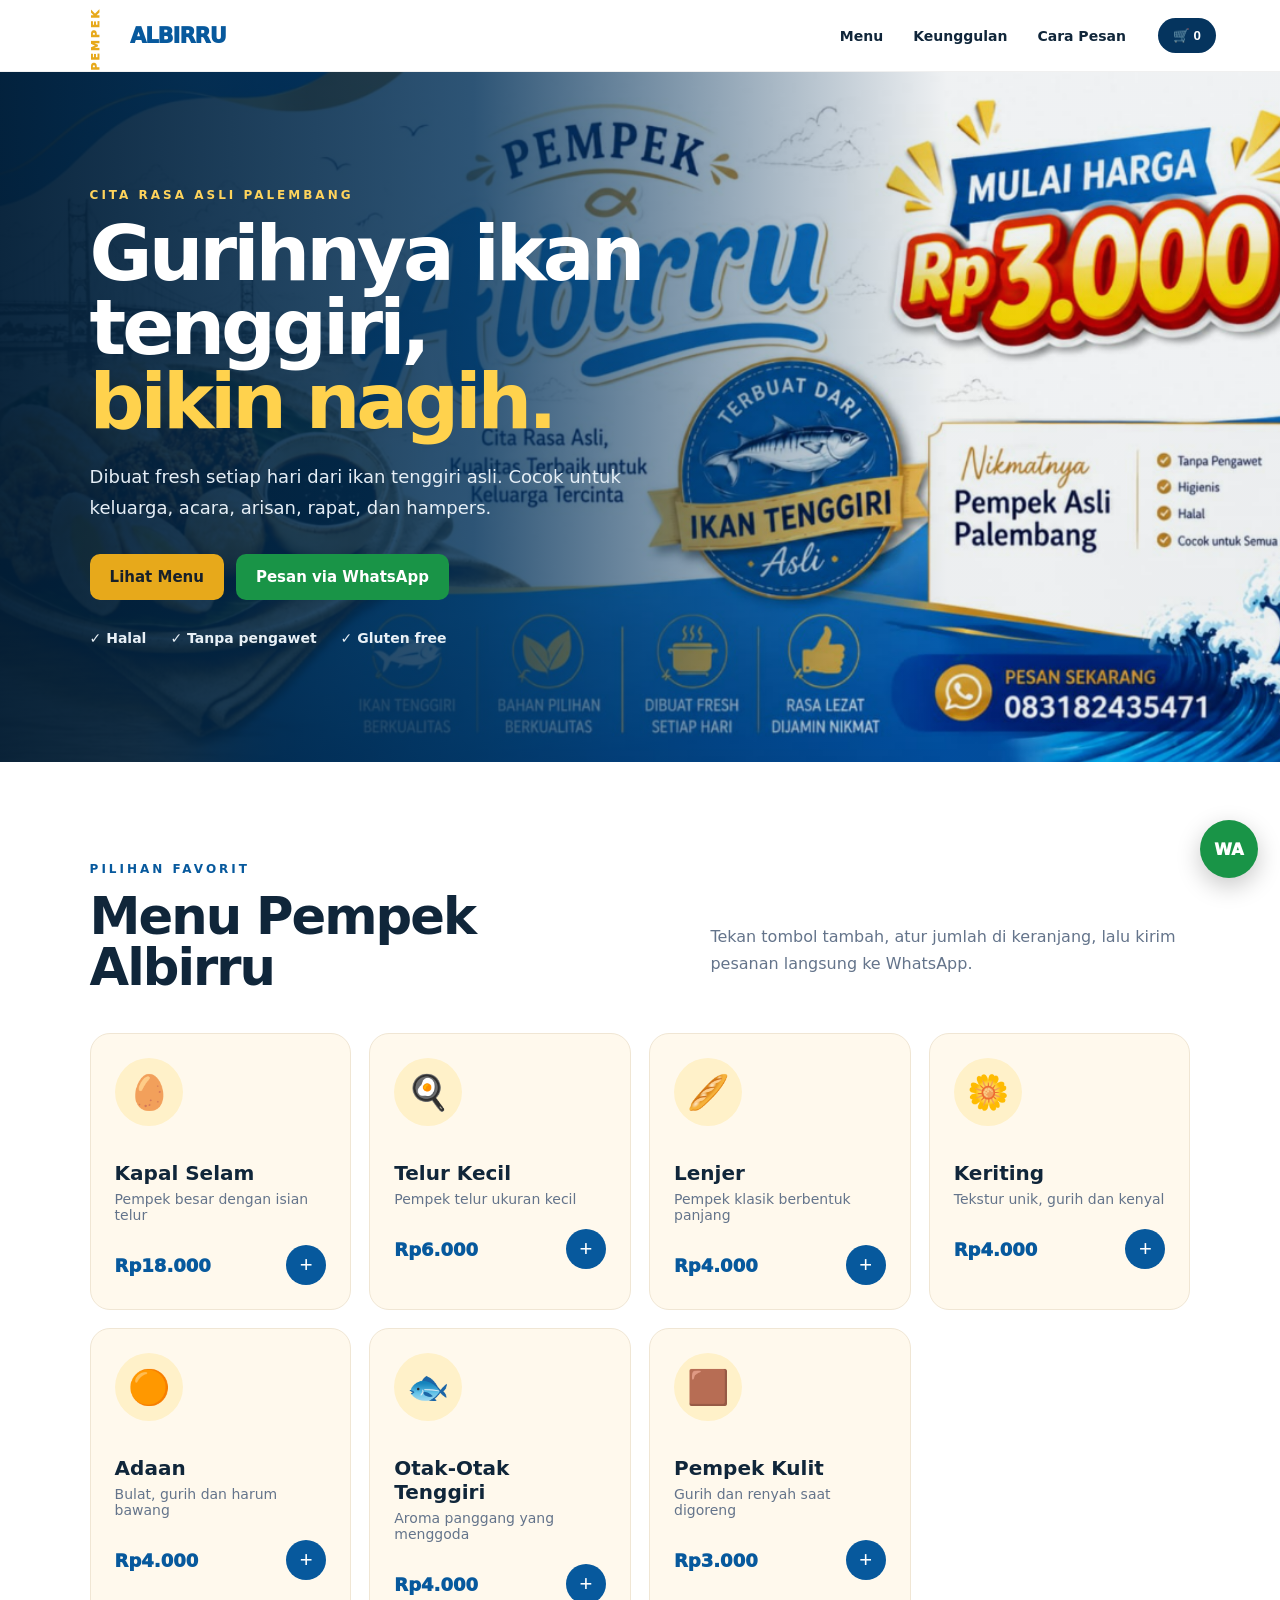
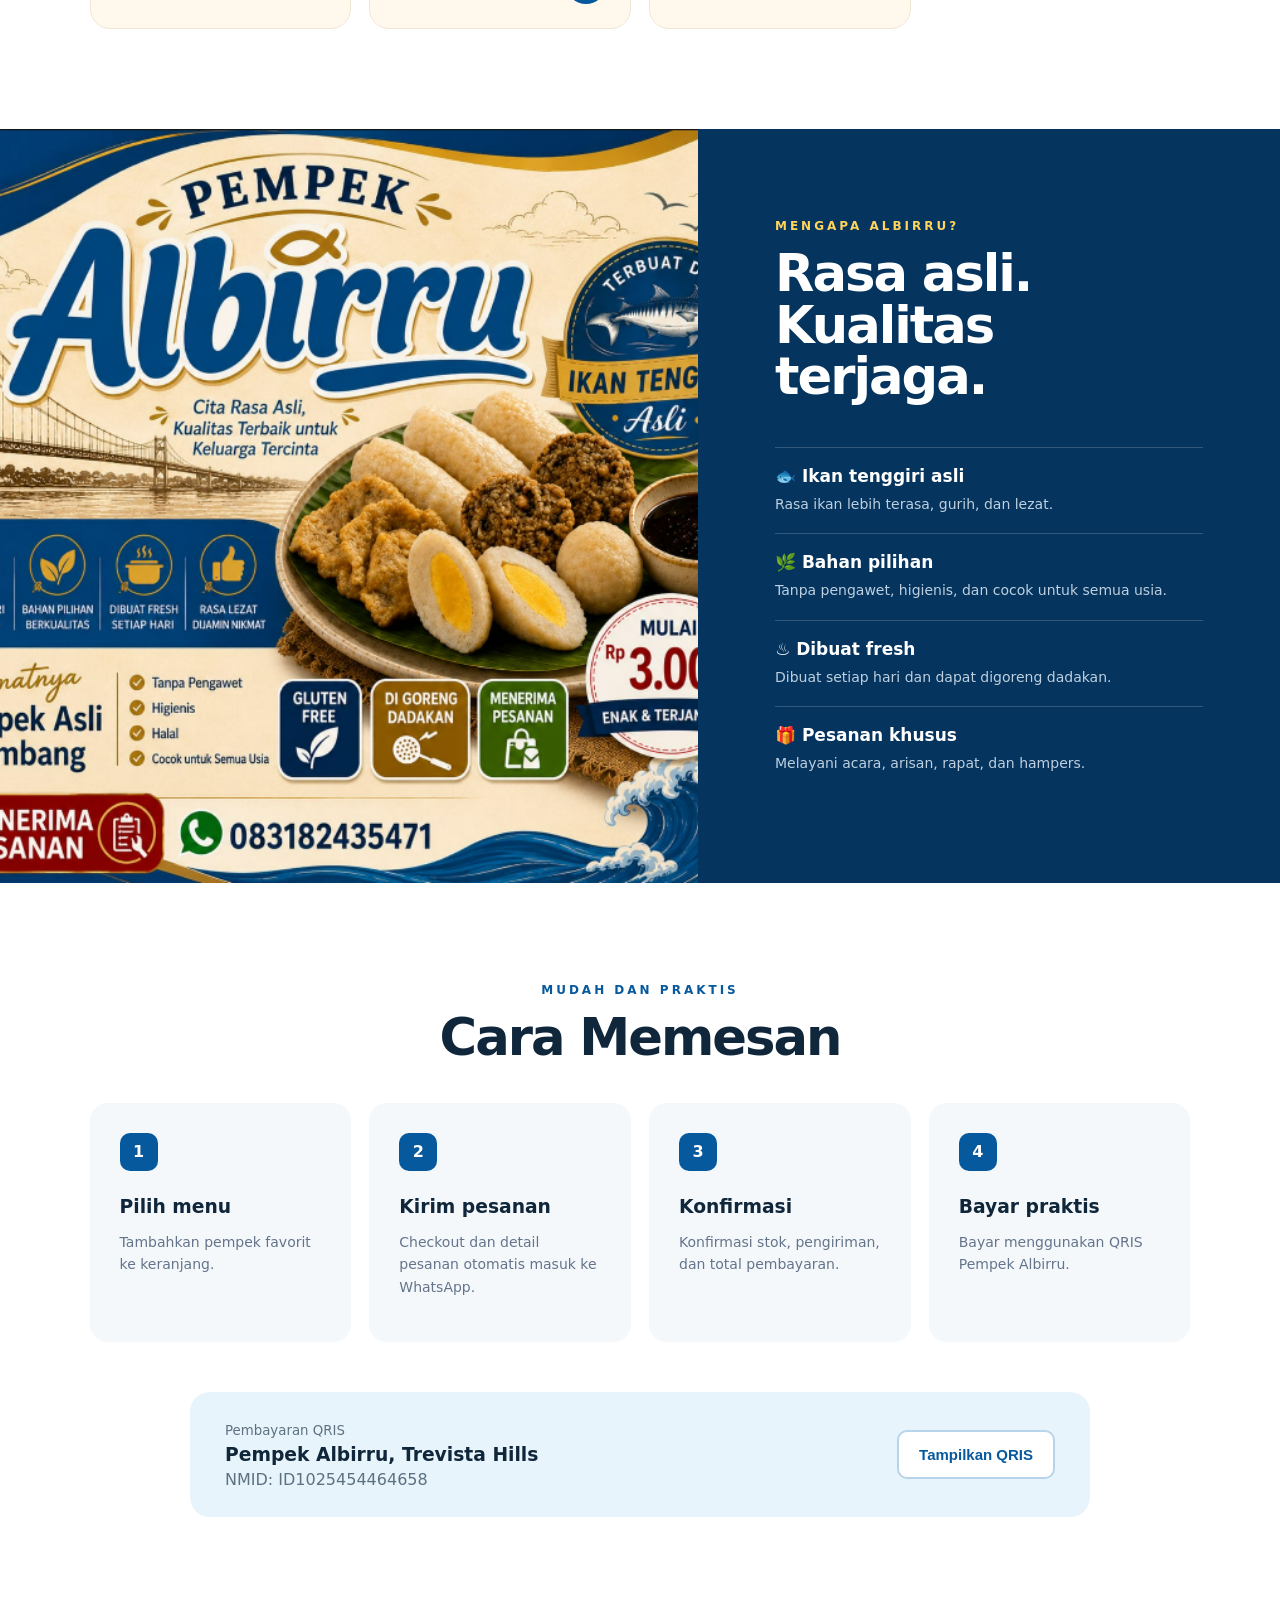
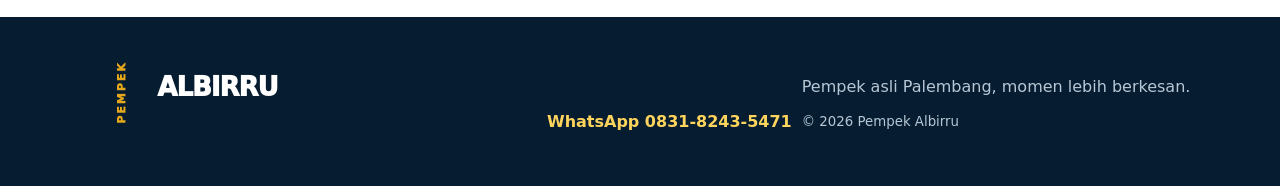
==== index.html @ 2ea81739 "Add files via upload" ====
<!doctype html>
<html lang="id">
<head>
  <meta charset="utf-8">
  <meta name="viewport" content="width=device-width,initial-scale=1">
  <meta name="theme-color" content="#064d8d">
  <meta name="description" content="Pempek Albirru — pempek asli Palembang dari ikan tenggiri asli, dibuat fresh setiap hari.">
  <title>Pempek Albirru — Asli Palembang</title>
  <link rel="stylesheet" href="styles.css">
</head>
<body>
  <header class="topbar">
    <a class="brand" href="#beranda"><span>PEMPEK</span> ALBIRRU</a>
    <nav aria-label="Navigasi utama">
      <a href="#menu">Menu</a><a href="#keunggulan">Keunggulan</a><a href="#pesan">Cara Pesan</a>
    </nav>
    <button class="cart-button" id="openCart" aria-label="Buka keranjang">🛒 <span id="cartCount">0</span></button>
  </header>

  <main>
    <section class="hero" id="beranda">
      <div class="hero-overlay"></div>
      <div class="hero-content">
        <p class="eyebrow">Cita rasa asli Palembang</p>
        <h1>Gurihnya ikan tenggiri,<br><em>bikin nagih.</em></h1>
        <p>Dibuat fresh setiap hari dari ikan tenggiri asli. Cocok untuk keluarga, acara, arisan, rapat, dan hampers.</p>
        <div class="hero-actions">
          <a class="btn primary" href="#menu">Lihat Menu</a>
          <a class="btn whatsapp" href="https://wa.me/6283182435471?text=Halo%20Pempek%20Albirru%2C%20saya%20mau%20pesan%20pempek" target="_blank" rel="noopener">Pesan via WhatsApp</a>
        </div>
        <div class="trust-row"><span>✓ Halal</span><span>✓ Tanpa pengawet</span><span>✓ Gluten free</span></div>
      </div>
    </section>

    <section class="section menu-section" id="menu">
      <div class="section-heading">
        <div><p class="eyebrow blue">Pilihan favorit</p><h2>Menu Pempek Albirru</h2></div>
        <p>Tekan tombol tambah, atur jumlah di keranjang, lalu kirim pesanan langsung ke WhatsApp.</p>
      </div>
      <div class="menu-grid" id="menuGrid"></div>
    </section>

    <section class="quality" id="keunggulan">
      <div class="quality-image"><img src="assets/promo-albirru.png" alt="Aneka Pempek Albirru"></div>
      <div class="quality-copy">
        <p class="eyebrow">Mengapa Albirru?</p><h2>Rasa asli.<br>Kualitas terjaga.</h2>
        <div class="feature"><b>🐟 Ikan tenggiri asli</b><span>Rasa ikan lebih terasa, gurih, dan lezat.</span></div>
        <div class="feature"><b>🌿 Bahan pilihan</b><span>Tanpa pengawet, higienis, dan cocok untuk semua usia.</span></div>
        <div class="feature"><b>♨️ Dibuat fresh</b><span>Dibuat setiap hari dan dapat digoreng dadakan.</span></div>
        <div class="feature"><b>🎁 Pesanan khusus</b><span>Melayani acara, arisan, rapat, dan hampers.</span></div>
      </div>
    </section>

    <section class="section order" id="pesan">
      <div class="section-heading centered"><div><p class="eyebrow blue">Mudah dan praktis</p><h2>Cara Memesan</h2></div></div>
      <div class="steps">
        <article><span>1</span><h3>Pilih menu</h3><p>Tambahkan pempek favorit ke keranjang.</p></article>
        <article><span>2</span><h3>Kirim pesanan</h3><p>Checkout dan detail pesanan otomatis masuk ke WhatsApp.</p></article>
        <article><span>3</span><h3>Konfirmasi</h3><p>Konfirmasi stok, pengiriman, dan total pembayaran.</p></article>
        <article><span>4</span><h3>Bayar praktis</h3><p>Bayar menggunakan QRIS Pempek Albirru.</p></article>
      </div>
      <div class="payment-card">
        <div><small>Pembayaran QRIS</small><h3>Pempek Albirru, Trevista Hills</h3><p>NMID: ID1025454464658</p></div>
        <button class="btn outline" id="showQris">Tampilkan QRIS</button>
      </div>
    </section>
  </main>

  <footer><div class="footer-brand"><span>PEMPEK</span> ALBIRRU</div><p>Pempek asli Palembang, momen lebih berkesan.</p><a href="https://wa.me/6283182435471" target="_blank" rel="noopener">WhatsApp 0831-8243-5471</a><small>© 2026 Pempek Albirru</small></footer>

  <a class="floating-wa" href="https://wa.me/6283182435471?text=Halo%20Pempek%20Albirru%2C%20saya%20mau%20bertanya" target="_blank" rel="noopener" aria-label="Chat WhatsApp">WA</a>

  <dialog id="cartDialog" class="dialog"><div class="dialog-head"><div><small>Pesanan Anda</small><h2>Keranjang</h2></div><button class="close" data-close="cartDialog">×</button></div><div id="cartItems" class="cart-items"></div><div class="cart-total"><span>Total sementara</span><strong id="cartTotal">Rp0</strong></div><label class="notes-label">Catatan pesanan<textarea id="orderNotes" placeholder="Contoh: digoreng, cuko dipisah, kirim jam 16.00"></textarea></label><button class="btn whatsapp full" id="checkout">Kirim Pesanan ke WhatsApp</button><p class="fineprint">Harga belum termasuk biaya pengiriman. Stok dan total akhir akan dikonfirmasi melalui WhatsApp.</p></dialog>
  <dialog id="qrisDialog" class="dialog qris-dialog"><div class="dialog-head"><div><small>Pembayaran</small><h2>Scan QRIS</h2></div><button class="close" data-close="qrisDialog">×</button></div><img src="assets/qris-albirru.png" alt="QRIS Pempek Albirru"><p>Pastikan nama merchant yang tampil adalah <b>PEMPEK ALBIRRU, TREVISTA HILLS</b>.</p></dialog>
  <div class="toast" id="toast" role="status">Ditambahkan ke keranjang</div>
  <script src="app.js"></script>
</body>
</html>
---- styles.css ----
:root{--blue:#07599d;--navy:#05345e;--gold:#e7a91b;--cream:#fff9ed;--ink:#10263a;--green:#199447;--line:#e5e7eb}*{box-sizing:border-box}html{scroll-behavior:smooth}body{margin:0;font-family:Inter,ui-sans-serif,system-ui,-apple-system,"Segoe UI",sans-serif;color:var(--ink);background:#fff}a{text-decoration:none;color:inherit}.topbar{height:72px;display:flex;align-items:center;padding:0 clamp(20px,5vw,72px);position:sticky;top:0;z-index:30;background:rgba(255,255,255,.94);backdrop-filter:blur(12px);border-bottom:1px solid rgba(0,0,0,.06)}.brand,.footer-brand{font-weight:950;letter-spacing:-1px;color:var(--blue);font-size:21px}.brand span,.footer-brand span{font-size:11px;letter-spacing:2px;display:inline-block;transform:rotate(-90deg);margin-right:-3px;color:var(--gold)}nav{display:flex;gap:30px;margin-left:auto;font-weight:700;font-size:14px}nav a:hover{color:var(--blue)}.cart-button{margin-left:32px;border:0;background:var(--navy);color:#fff;border-radius:999px;padding:10px 15px;font-weight:800;cursor:pointer}.hero{min-height:690px;position:relative;display:flex;align-items:center;background:url('assets/hero-albirru.png') center/cover no-repeat}.hero-overlay{position:absolute;inset:0;background:linear-gradient(90deg,rgba(2,30,55,.96) 0%,rgba(3,50,90,.83) 37%,rgba(3,38,67,.06) 74%)}.hero-content{position:relative;width:min(650px,90%);margin-left:clamp(20px,7vw,105px);color:white;padding:80px 0}.eyebrow{text-transform:uppercase;letter-spacing:3px;font-size:12px;font-weight:900;color:#ffd45c;margin:0 0 15px}.eyebrow.blue{color:var(--blue)}h1{font-size:clamp(48px,6vw,83px);line-height:.96;letter-spacing:-4px;margin:0 0 24px}h1 em{color:#ffd24d;font-style:normal}.hero-content>p:not(.eyebrow){font-size:18px;line-height:1.7;max-width:590px;color:#e5eef6}.hero-actions{display:flex;gap:12px;flex-wrap:wrap;margin-top:30px}.btn{border:0;border-radius:10px;padding:14px 20px;font-weight:850;display:inline-flex;align-items:center;justify-content:center;cursor:pointer;font-size:15px}.primary{background:var(--gold);color:#17202a}.whatsapp{background:var(--green);color:white}.outline{background:white;color:var(--blue);border:2px solid #b7d4ea}.trust-row{display:flex;gap:24px;flex-wrap:wrap;margin-top:30px;font-size:14px;font-weight:750;color:#e8f0f6}.section{padding:100px clamp(20px,7vw,105px)}.section-heading{display:flex;justify-content:space-between;align-items:end;gap:40px;margin-bottom:40px}.section-heading h2,.quality h2{font-size:clamp(36px,4vw,56px);line-height:1;margin:0;letter-spacing:-2px}.section-heading>p{max-width:480px;line-height:1.7;color:#64748b}.menu-grid{display:grid;grid-template-columns:repeat(4,1fr);gap:18px}.menu-card{background:var(--cream);border:1px solid #f0e6d4;border-radius:20px;padding:24px;position:relative;overflow:hidden;transition:.2s}.menu-card:hover{transform:translateY(-5px);box-shadow:0 18px 50px rgba(18,57,87,.12)}.menu-icon{width:68px;height:68px;border-radius:50%;background:#fff1c9;display:grid;place-items:center;font-size:34px;margin-bottom:35px}.menu-card h3{margin:0 0 6px;font-size:20px}.menu-card p{margin:0 0 22px;color:#64748b;font-size:14px}.menu-card footer{display:flex;align-items:center;justify-content:space-between;padding:0;background:none}.price{font-weight:950;color:var(--blue);font-size:18px}.add{border:0;width:40px;height:40px;border-radius:50%;background:var(--blue);color:white;font-size:22px;cursor:pointer}.quality{display:grid;grid-template-columns:1.2fr 1fr;background:var(--navy);color:white}.quality-image{min-height:680px}.quality-image img{width:100%;height:100%;object-fit:cover}.quality-copy{padding:90px clamp(35px,6vw,90px)}.quality-copy h2{margin-bottom:45px}.feature{padding:18px 0;border-top:1px solid rgba(255,255,255,.18);display:grid;gap:7px}.feature b{font-size:17px}.feature span{color:#bed0df;font-size:14px;line-height:1.6}.centered{text-align:center;justify-content:center}.steps{display:grid;grid-template-columns:repeat(4,1fr);gap:18px}.steps article{padding:30px;border-radius:18px;background:#f4f8fb}.steps article>span{width:38px;height:38px;display:grid;place-items:center;border-radius:10px;background:var(--blue);color:#fff;font-weight:900}.steps h3{margin:25px 0 8px}.steps p{color:#64748b;line-height:1.6;font-size:14px}.payment-card{max-width:900px;margin:50px auto 0;padding:28px 35px;border-radius:20px;background:#e8f4fb;display:flex;align-items:center;justify-content:space-between;gap:25px}.payment-card h3{margin:5px 0}.payment-card p,.payment-card small{color:#5d7182;margin:0}body>footer{padding:55px clamp(20px,7vw,105px);background:#061d31;color:#b7c7d5;display:grid;grid-template-columns:1fr auto;gap:10px;align-items:center}body>footer .footer-brand{color:#fff;font-size:26px}body>footer p,body>footer small{margin:0}body>footer a{color:#ffd45c;font-weight:800;text-align:right}.floating-wa{position:fixed;right:22px;bottom:22px;z-index:20;width:58px;height:58px;display:grid;place-items:center;border-radius:50%;background:var(--green);color:#fff;font-weight:950;box-shadow:0 8px 25px rgba(0,0,0,.22)}.dialog{width:min(520px,calc(100% - 28px));max-height:88vh;border:0;border-radius:24px;padding:26px;box-shadow:0 28px 90px rgba(0,0,0,.3)}.dialog::backdrop{background:rgba(4,21,35,.7);backdrop-filter:blur(4px)}.dialog-head{display:flex;align-items:start;justify-content:space-between;border-bottom:1px solid var(--line);padding-bottom:18px}.dialog-head small{color:var(--blue);text-transform:uppercase;font-weight:900;letter-spacing:2px}.dialog h2{margin:3px 0 0}.close{border:0;background:#edf1f4;border-radius:50%;width:38px;height:38px;font-size:25px;cursor:pointer}.cart-items{max-height:300px;overflow:auto}.empty{text-align:center;padding:45px 10px;color:#718090}.cart-row{display:grid;grid-template-columns:1fr auto;gap:10px;padding:17px 0;border-bottom:1px solid var(--line)}.cart-row p{margin:3px 0 0;color:#66798a;font-size:14px}.qty{display:flex;align-items:center;gap:10px}.qty button{width:30px;height:30px;border:1px solid #d9e0e5;background:#fff;border-radius:8px;cursor:pointer}.cart-total{display:flex;justify-content:space-between;font-size:18px;padding:20px 0}.notes-label{display:grid;gap:8px;font-size:13px;font-weight:800}.notes-label textarea{resize:vertical;min-height:70px;border:1px solid #ccd5dc;border-radius:10px;padding:12px;font:inherit}.full{width:100%;margin-top:16px}.fineprint{font-size:11px;line-height:1.5;text-align:center;color:#738190}.qris-dialog{text-align:center}.qris-dialog .dialog-head{text-align:left}.qris-dialog img{width:min(100%,360px);margin:18px auto 0}.qris-dialog p{font-size:13px;color:#607080}.toast{position:fixed;left:50%;bottom:25px;transform:translate(-50%,100px);opacity:0;background:#102c42;color:white;padding:12px 20px;border-radius:999px;z-index:80;font-weight:700;transition:.25s}.toast.show{opacity:1;transform:translate(-50%,0)}
@media(max-width:950px){nav{display:none}.menu-grid,.steps{grid-template-columns:repeat(2,1fr)}.quality{grid-template-columns:1fr}.quality-image{height:480px;min-height:0}.hero{background-position:65% center}.hero-overlay{background:linear-gradient(90deg,rgba(2,30,55,.97),rgba(3,50,90,.75),rgba(3,38,67,.25))}.section-heading{align-items:start;flex-direction:column}.cart-button{margin-left:auto}}
@media(max-width:600px){.topbar{height:64px}.brand{font-size:17px}.hero{min-height:640px}.hero-content{padding:80px 0;margin-left:20px}.hero-overlay{background:linear-gradient(90deg,rgba(2,30,55,.95),rgba(3,50,90,.68))}h1{font-size:48px;letter-spacing:-2.5px}.hero-content>p:not(.eyebrow){font-size:15px}.trust-row{gap:12px}.section{padding:72px 18px}.menu-grid,.steps{grid-template-columns:1fr 1fr;gap:10px}.menu-card{padding:17px}.menu-icon{width:50px;height:50px;font-size:25px;margin-bottom:22px}.menu-card h3{font-size:16px}.menu-card p{font-size:12px}.price{font-size:14px}.quality-image{height:300px}.quality-copy{padding:60px 22px}.payment-card{align-items:stretch;flex-direction:column}.payment-card .btn{width:100%}body>footer{grid-template-columns:1fr;text-align:center}body>footer a{text-align:center}.section-heading h2,.quality h2{font-size:38px}.floating-wa{width:52px;height:52px}.dialog{padding:20px}}
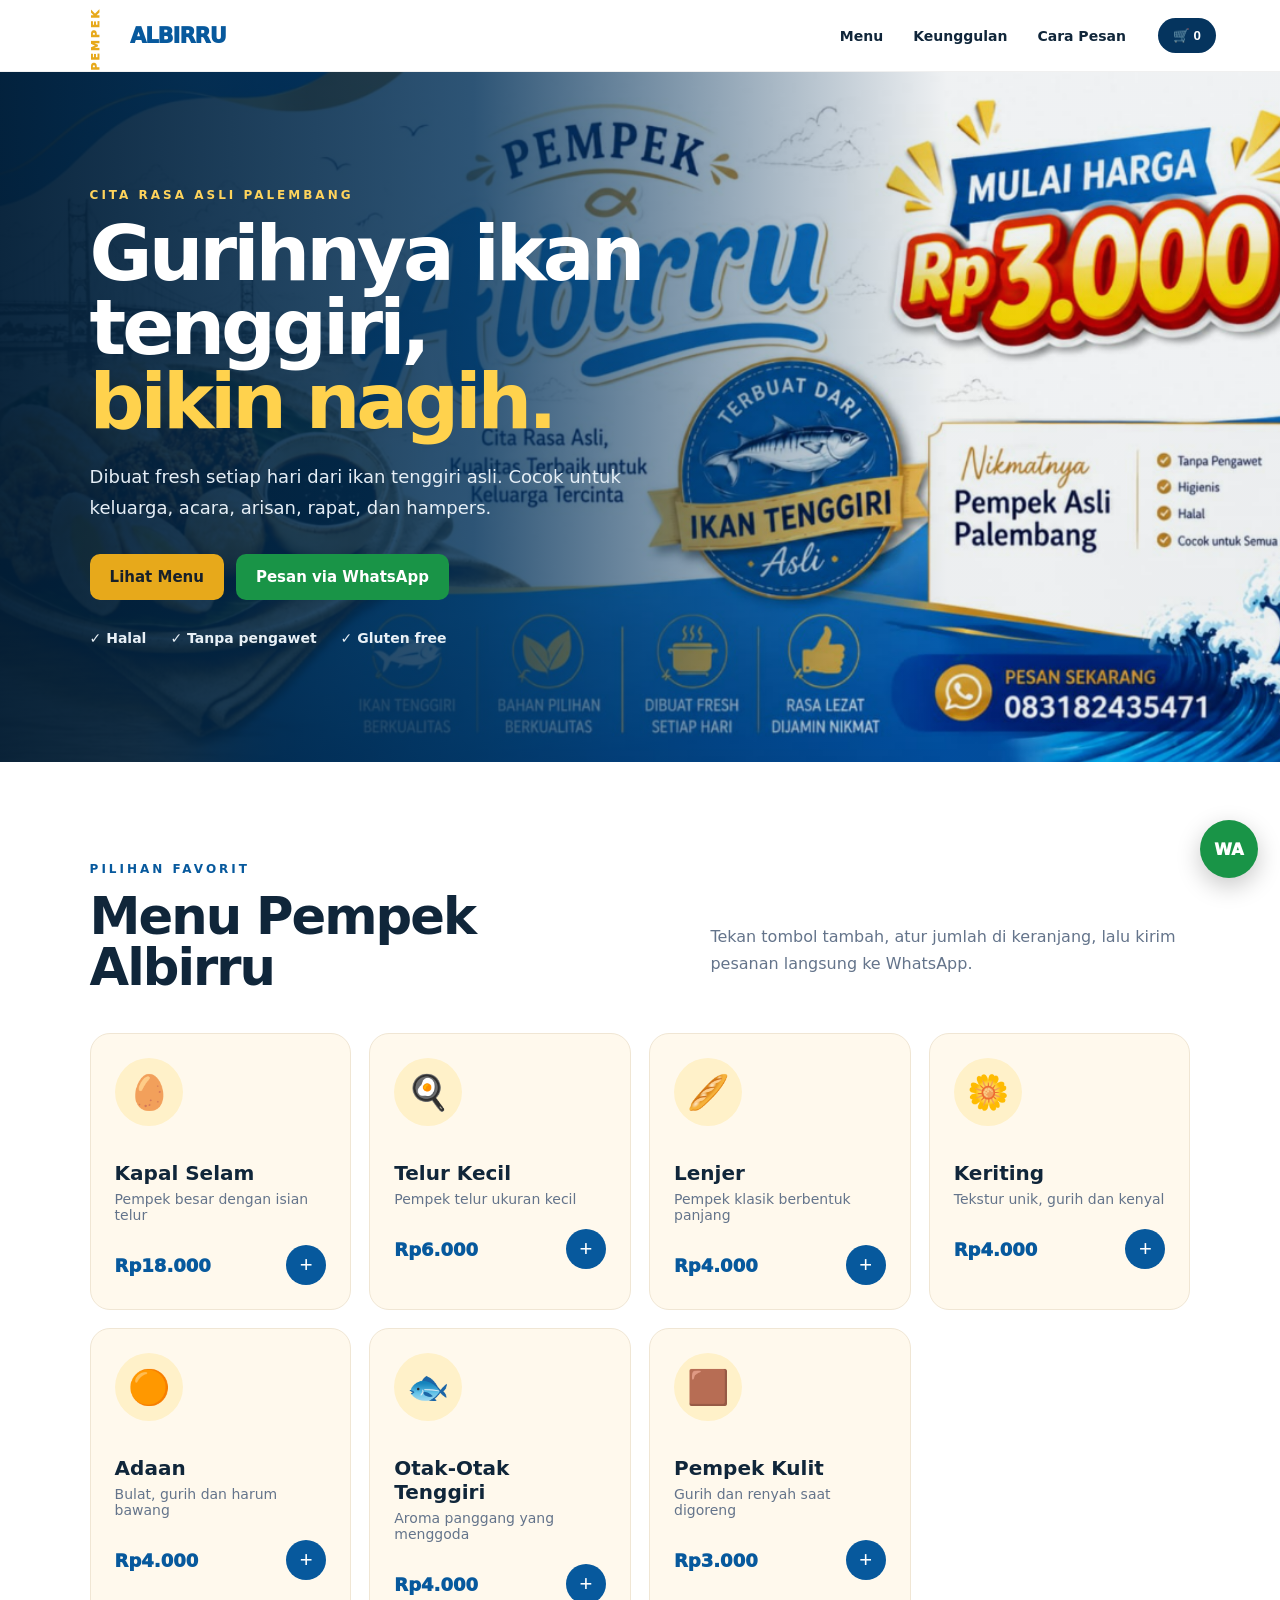
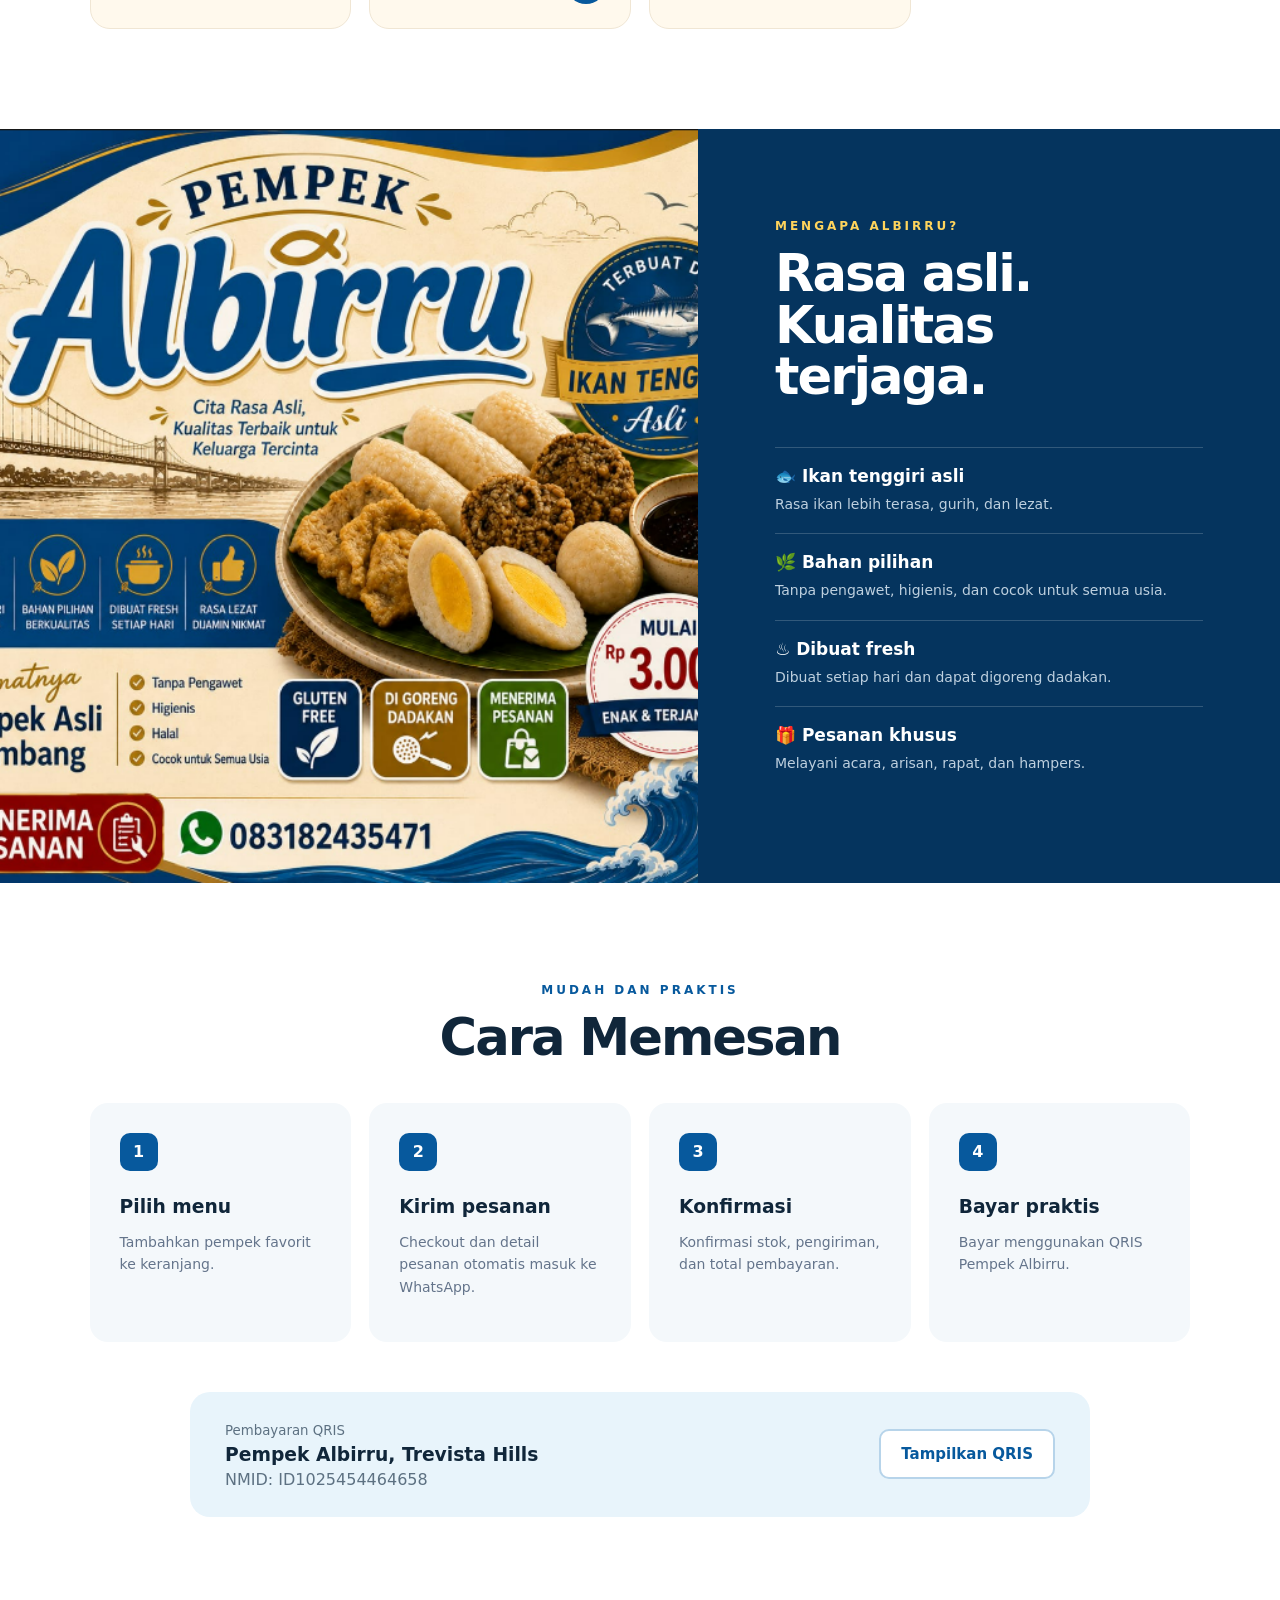
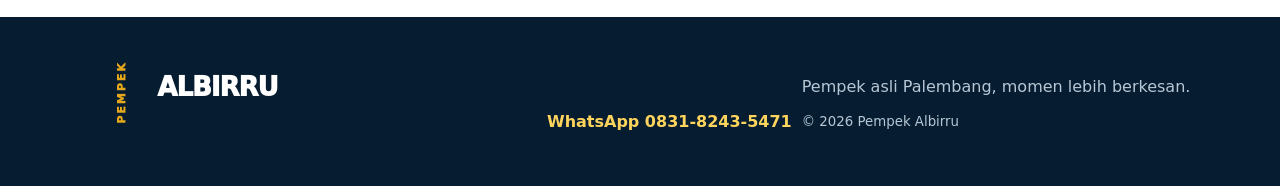
==== commit cce67cbe: "Add files via upload" ====
--- a/index.html
+++ b/index.html
@@ -26,7 +26,7 @@
         <p>Dibuat fresh setiap hari dari ikan tenggiri asli. Cocok untuk keluarga, acara, arisan, rapat, dan hampers.</p>
         <div class="hero-actions">
           <a class="btn primary" href="#menu">Lihat Menu</a>
-          <a class="btn whatsapp" href="https://wa.me/6283182435471?text=Halo%20Pempek%20Albirru%2C%20saya%20mau%20pesan%20pempek" target="_blank" rel="noopener">Pesan via WhatsApp</a>
+          <button class="btn whatsapp" id="heroOpenCart" type="button">Pesan via WhatsApp</button>
         </div>
         <div class="trust-row"><span>✓ Halal</span><span>✓ Tanpa pengawet</span><span>✓ Gluten free</span></div>
       </div>
@@ -68,9 +68,9 @@
 
   <footer><div class="footer-brand"><span>PEMPEK</span> ALBIRRU</div><p>Pempek asli Palembang, momen lebih berkesan.</p><a href="https://wa.me/6283182435471" target="_blank" rel="noopener">WhatsApp 0831-8243-5471</a><small>© 2026 Pempek Albirru</small></footer>
 
-  <a class="floating-wa" href="https://wa.me/6283182435471?text=Halo%20Pempek%20Albirru%2C%20saya%20mau%20bertanya" target="_blank" rel="noopener" aria-label="Chat WhatsApp">WA</a>
+  <button class="floating-wa" id="floatingOpenCart" type="button" aria-label="Buka keranjang">WA</button>
 
-  <dialog id="cartDialog" class="dialog"><div class="dialog-head"><div><small>Pesanan Anda</small><h2>Keranjang</h2></div><button class="close" data-close="cartDialog">×</button></div><div id="cartItems" class="cart-items"></div><div class="cart-total"><span>Total sementara</span><strong id="cartTotal">Rp0</strong></div><label class="notes-label">Catatan pesanan<textarea id="orderNotes" placeholder="Contoh: digoreng, cuko dipisah, kirim jam 16.00"></textarea></label><button class="btn whatsapp full" id="checkout">Kirim Pesanan ke WhatsApp</button><p class="fineprint">Harga belum termasuk biaya pengiriman. Stok dan total akhir akan dikonfirmasi melalui WhatsApp.</p></dialog>
+  <dialog id="cartDialog" class="dialog"><div class="dialog-head"><div><small>Pesanan Anda</small><h2>Keranjang</h2></div><button class="close" data-close="cartDialog">×</button></div><div id="cartItems" class="cart-items"></div><div class="cart-total"><span>Total sementara</span><strong id="cartTotal">Rp0</strong></div><label class="notes-label">Catatan pesanan<textarea id="orderNotes" placeholder="Contoh: digoreng, cuko dipisah, kirim jam 16.00"></textarea></label><button class="btn whatsapp full" id="checkout">Kirim Pesanan ke WhatsApp</button><a class="btn contact full" href="https://wa.me/6283182435471" target="_blank" rel="noopener">Hubungi Penjual Tanpa Pesan</a><p class="fineprint">Harga belum termasuk biaya pengiriman. Stok dan total akhir akan dikonfirmasi melalui WhatsApp.</p></dialog>
   <dialog id="qrisDialog" class="dialog qris-dialog"><div class="dialog-head"><div><small>Pembayaran</small><h2>Scan QRIS</h2></div><button class="close" data-close="qrisDialog">×</button></div><img src="assets/qris-albirru.png" alt="QRIS Pempek Albirru"><p>Pastikan nama merchant yang tampil adalah <b>PEMPEK ALBIRRU, TREVISTA HILLS</b>.</p></dialog>
   <div class="toast" id="toast" role="status">Ditambahkan ke keranjang</div>
   <script src="app.js"></script>
--- a/styles.css
+++ b/styles.css
@@ -1,3 +1,6 @@
 :root{--blue:#07599d;--navy:#05345e;--gold:#e7a91b;--cream:#fff9ed;--ink:#10263a;--green:#199447;--line:#e5e7eb}*{box-sizing:border-box}html{scroll-behavior:smooth}body{margin:0;font-family:Inter,ui-sans-serif,system-ui,-apple-system,"Segoe UI",sans-serif;color:var(--ink);background:#fff}a{text-decoration:none;color:inherit}.topbar{height:72px;display:flex;align-items:center;padding:0 clamp(20px,5vw,72px);position:sticky;top:0;z-index:30;background:rgba(255,255,255,.94);backdrop-filter:blur(12px);border-bottom:1px solid rgba(0,0,0,.06)}.brand,.footer-brand{font-weight:950;letter-spacing:-1px;color:var(--blue);font-size:21px}.brand span,.footer-brand span{font-size:11px;letter-spacing:2px;display:inline-block;transform:rotate(-90deg);margin-right:-3px;color:var(--gold)}nav{display:flex;gap:30px;margin-left:auto;font-weight:700;font-size:14px}nav a:hover{color:var(--blue)}.cart-button{margin-left:32px;border:0;background:var(--navy);color:#fff;border-radius:999px;padding:10px 15px;font-weight:800;cursor:pointer}.hero{min-height:690px;position:relative;display:flex;align-items:center;background:url('assets/hero-albirru.png') center/cover no-repeat}.hero-overlay{position:absolute;inset:0;background:linear-gradient(90deg,rgba(2,30,55,.96) 0%,rgba(3,50,90,.83) 37%,rgba(3,38,67,.06) 74%)}.hero-content{position:relative;width:min(650px,90%);margin-left:clamp(20px,7vw,105px);color:white;padding:80px 0}.eyebrow{text-transform:uppercase;letter-spacing:3px;font-size:12px;font-weight:900;color:#ffd45c;margin:0 0 15px}.eyebrow.blue{color:var(--blue)}h1{font-size:clamp(48px,6vw,83px);line-height:.96;letter-spacing:-4px;margin:0 0 24px}h1 em{color:#ffd24d;font-style:normal}.hero-content>p:not(.eyebrow){font-size:18px;line-height:1.7;max-width:590px;color:#e5eef6}.hero-actions{display:flex;gap:12px;flex-wrap:wrap;margin-top:30px}.btn{border:0;border-radius:10px;padding:14px 20px;font-weight:850;display:inline-flex;align-items:center;justify-content:center;cursor:pointer;font-size:15px}.primary{background:var(--gold);color:#17202a}.whatsapp{background:var(--green);color:white}.outline{background:white;color:var(--blue);border:2px solid #b7d4ea}.trust-row{display:flex;gap:24px;flex-wrap:wrap;margin-top:30px;font-size:14px;font-weight:750;color:#e8f0f6}.section{padding:100px clamp(20px,7vw,105px)}.section-heading{display:flex;justify-content:space-between;align-items:end;gap:40px;margin-bottom:40px}.section-heading h2,.quality h2{font-size:clamp(36px,4vw,56px);line-height:1;margin:0;letter-spacing:-2px}.section-heading>p{max-width:480px;line-height:1.7;color:#64748b}.menu-grid{display:grid;grid-template-columns:repeat(4,1fr);gap:18px}.menu-card{background:var(--cream);border:1px solid #f0e6d4;border-radius:20px;padding:24px;position:relative;overflow:hidden;transition:.2s}.menu-card:hover{transform:translateY(-5px);box-shadow:0 18px 50px rgba(18,57,87,.12)}.menu-icon{width:68px;height:68px;border-radius:50%;background:#fff1c9;display:grid;place-items:center;font-size:34px;margin-bottom:35px}.menu-card h3{margin:0 0 6px;font-size:20px}.menu-card p{margin:0 0 22px;color:#64748b;font-size:14px}.menu-card footer{display:flex;align-items:center;justify-content:space-between;padding:0;background:none}.price{font-weight:950;color:var(--blue);font-size:18px}.add{border:0;width:40px;height:40px;border-radius:50%;background:var(--blue);color:white;font-size:22px;cursor:pointer}.quality{display:grid;grid-template-columns:1.2fr 1fr;background:var(--navy);color:white}.quality-image{min-height:680px}.quality-image img{width:100%;height:100%;object-fit:cover}.quality-copy{padding:90px clamp(35px,6vw,90px)}.quality-copy h2{margin-bottom:45px}.feature{padding:18px 0;border-top:1px solid rgba(255,255,255,.18);display:grid;gap:7px}.feature b{font-size:17px}.feature span{color:#bed0df;font-size:14px;line-height:1.6}.centered{text-align:center;justify-content:center}.steps{display:grid;grid-template-columns:repeat(4,1fr);gap:18px}.steps article{padding:30px;border-radius:18px;background:#f4f8fb}.steps article>span{width:38px;height:38px;display:grid;place-items:center;border-radius:10px;background:var(--blue);color:#fff;font-weight:900}.steps h3{margin:25px 0 8px}.steps p{color:#64748b;line-height:1.6;font-size:14px}.payment-card{max-width:900px;margin:50px auto 0;padding:28px 35px;border-radius:20px;background:#e8f4fb;display:flex;align-items:center;justify-content:space-between;gap:25px}.payment-card h3{margin:5px 0}.payment-card p,.payment-card small{color:#5d7182;margin:0}body>footer{padding:55px clamp(20px,7vw,105px);background:#061d31;color:#b7c7d5;display:grid;grid-template-columns:1fr auto;gap:10px;align-items:center}body>footer .footer-brand{color:#fff;font-size:26px}body>footer p,body>footer small{margin:0}body>footer a{color:#ffd45c;font-weight:800;text-align:right}.floating-wa{position:fixed;right:22px;bottom:22px;z-index:20;width:58px;height:58px;display:grid;place-items:center;border-radius:50%;background:var(--green);color:#fff;font-weight:950;box-shadow:0 8px 25px rgba(0,0,0,.22)}.dialog{width:min(520px,calc(100% - 28px));max-height:88vh;border:0;border-radius:24px;padding:26px;box-shadow:0 28px 90px rgba(0,0,0,.3)}.dialog::backdrop{background:rgba(4,21,35,.7);backdrop-filter:blur(4px)}.dialog-head{display:flex;align-items:start;justify-content:space-between;border-bottom:1px solid var(--line);padding-bottom:18px}.dialog-head small{color:var(--blue);text-transform:uppercase;font-weight:900;letter-spacing:2px}.dialog h2{margin:3px 0 0}.close{border:0;background:#edf1f4;border-radius:50%;width:38px;height:38px;font-size:25px;cursor:pointer}.cart-items{max-height:300px;overflow:auto}.empty{text-align:center;padding:45px 10px;color:#718090}.cart-row{display:grid;grid-template-columns:1fr auto;gap:10px;padding:17px 0;border-bottom:1px solid var(--line)}.cart-row p{margin:3px 0 0;color:#66798a;font-size:14px}.qty{display:flex;align-items:center;gap:10px}.qty button{width:30px;height:30px;border:1px solid #d9e0e5;background:#fff;border-radius:8px;cursor:pointer}.cart-total{display:flex;justify-content:space-between;font-size:18px;padding:20px 0}.notes-label{display:grid;gap:8px;font-size:13px;font-weight:800}.notes-label textarea{resize:vertical;min-height:70px;border:1px solid #ccd5dc;border-radius:10px;padding:12px;font:inherit}.full{width:100%;margin-top:16px}.fineprint{font-size:11px;line-height:1.5;text-align:center;color:#738190}.qris-dialog{text-align:center}.qris-dialog .dialog-head{text-align:left}.qris-dialog img{width:min(100%,360px);margin:18px auto 0}.qris-dialog p{font-size:13px;color:#607080}.toast{position:fixed;left:50%;bottom:25px;transform:translate(-50%,100px);opacity:0;background:#102c42;color:white;padding:12px 20px;border-radius:999px;z-index:80;font-weight:700;transition:.25s}.toast.show{opacity:1;transform:translate(-50%,0)}
 @media(max-width:950px){nav{display:none}.menu-grid,.steps{grid-template-columns:repeat(2,1fr)}.quality{grid-template-columns:1fr}.quality-image{height:480px;min-height:0}.hero{background-position:65% center}.hero-overlay{background:linear-gradient(90deg,rgba(2,30,55,.97),rgba(3,50,90,.75),rgba(3,38,67,.25))}.section-heading{align-items:start;flex-direction:column}.cart-button{margin-left:auto}}
 @media(max-width:600px){.topbar{height:64px}.brand{font-size:17px}.hero{min-height:640px}.hero-content{padding:80px 0;margin-left:20px}.hero-overlay{background:linear-gradient(90deg,rgba(2,30,55,.95),rgba(3,50,90,.68))}h1{font-size:48px;letter-spacing:-2.5px}.hero-content>p:not(.eyebrow){font-size:15px}.trust-row{gap:12px}.section{padding:72px 18px}.menu-grid,.steps{grid-template-columns:1fr 1fr;gap:10px}.menu-card{padding:17px}.menu-icon{width:50px;height:50px;font-size:25px;margin-bottom:22px}.menu-card h3{font-size:16px}.menu-card p{font-size:12px}.price{font-size:14px}.quality-image{height:300px}.quality-copy{padding:60px 22px}.payment-card{align-items:stretch;flex-direction:column}.payment-card .btn{width:100%}body>footer{grid-template-columns:1fr;text-align:center}body>footer a{text-align:center}.section-heading h2,.quality h2{font-size:38px}.floating-wa{width:52px;height:52px}.dialog{padding:20px}}
+
+/* V2: tombol keranjang dan kontak penjual */
+.btn{font-family:inherit}.contact{background:#fff;color:var(--green);border:2px solid var(--green)}.floating-wa{border:0;font-family:inherit;font-size:16px;cursor:pointer}
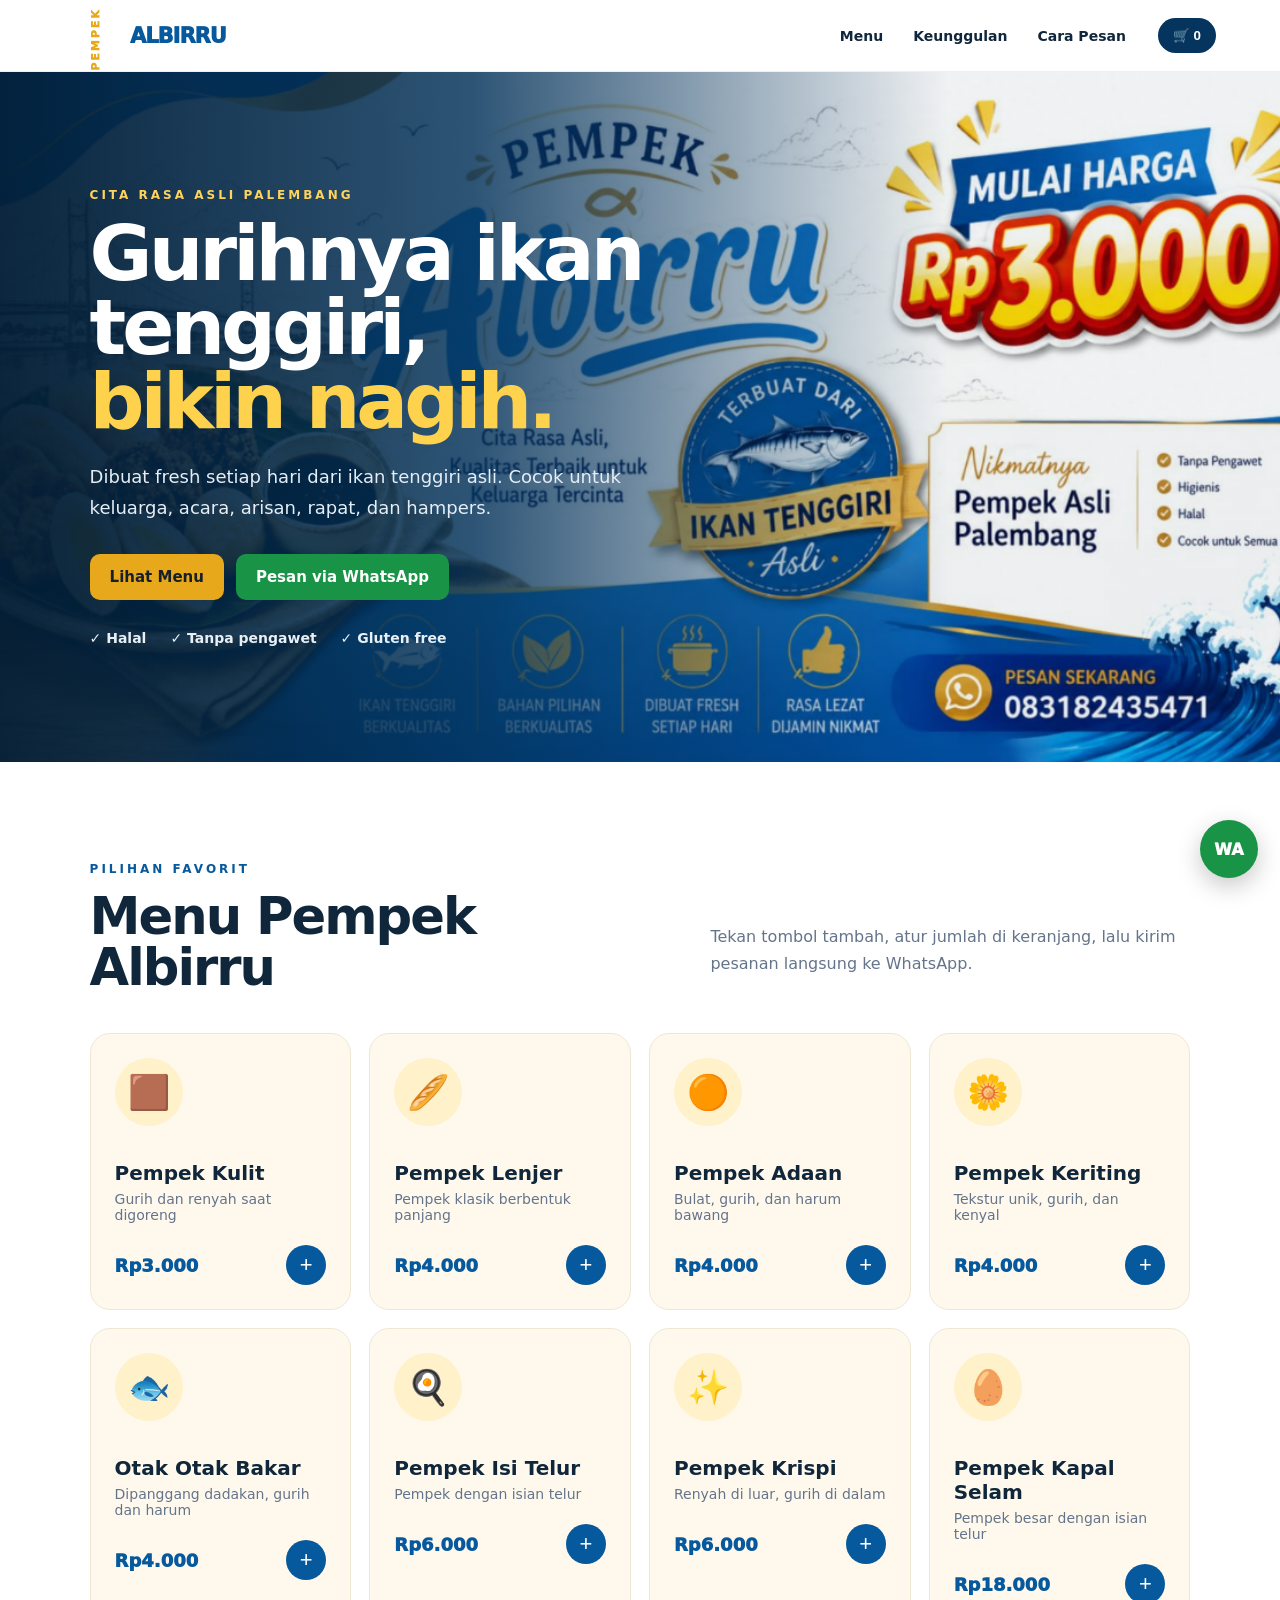
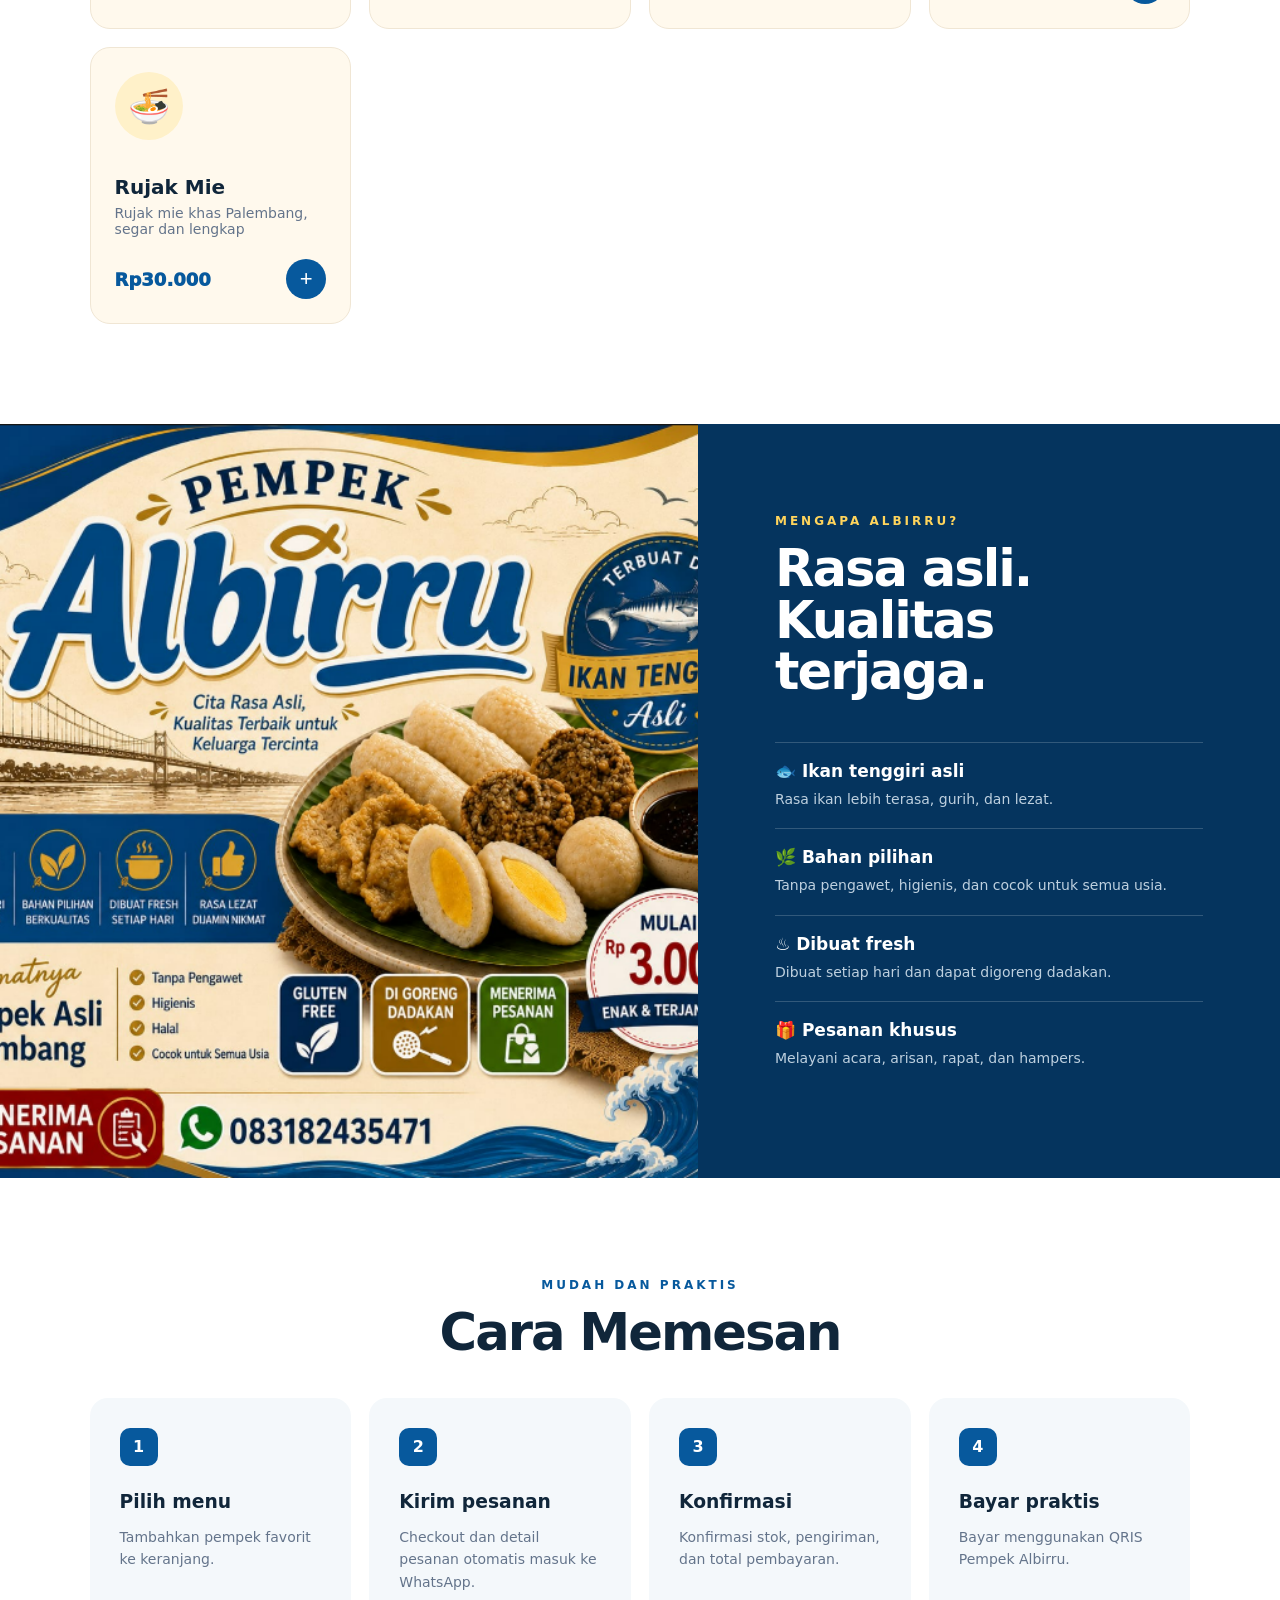
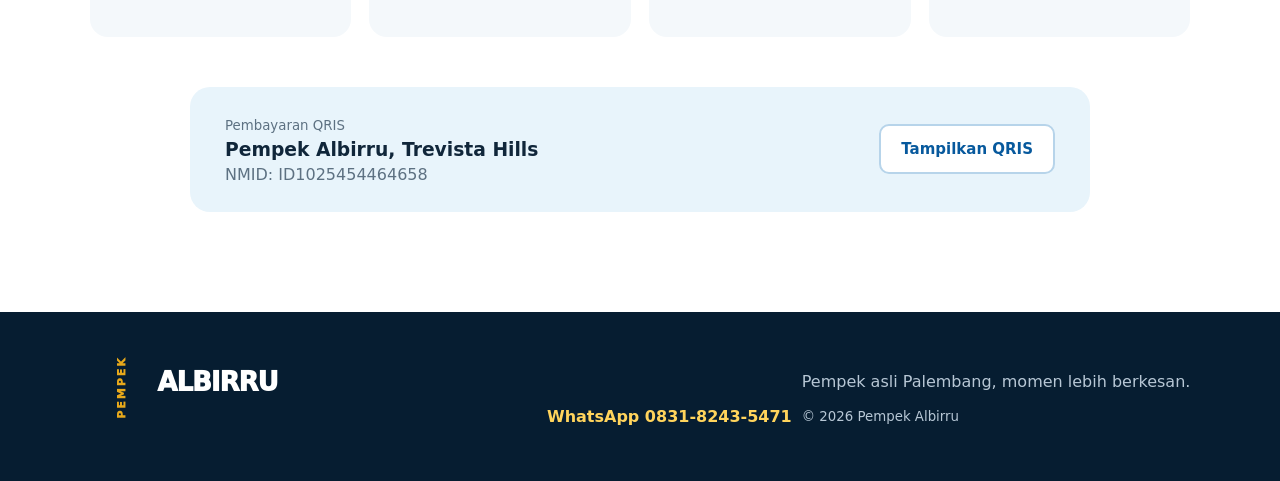
==== commit ad86746d: "Add files via upload" ====
--- a/index.html
+++ b/index.html
@@ -37,7 +37,7 @@
         <div><p class="eyebrow blue">Pilihan favorit</p><h2>Menu Pempek Albirru</h2></div>
         <p>Tekan tombol tambah, atur jumlah di keranjang, lalu kirim pesanan langsung ke WhatsApp.</p>
       </div>
-      <div class="menu-grid" id="menuGrid"></div>
+      <div class="menu-grid" id="menuGrid"><p class="menu-loading">Memuat menu terbaru…</p></div>
     </section>
 
     <section class="quality" id="keunggulan">
@@ -70,9 +70,43 @@
 
   <button class="floating-wa" id="floatingOpenCart" type="button" aria-label="Buka keranjang">WA</button>
 
-  <dialog id="cartDialog" class="dialog"><div class="dialog-head"><div><small>Pesanan Anda</small><h2>Keranjang</h2></div><button class="close" data-close="cartDialog">×</button></div><div id="cartItems" class="cart-items"></div><div class="cart-total"><span>Total sementara</span><strong id="cartTotal">Rp0</strong></div><label class="notes-label">Catatan pesanan<textarea id="orderNotes" placeholder="Contoh: digoreng, cuko dipisah, kirim jam 16.00"></textarea></label><button class="btn whatsapp full" id="checkout">Kirim Pesanan ke WhatsApp</button><a class="btn contact full" href="https://wa.me/6283182435471" target="_blank" rel="noopener">Hubungi Penjual Tanpa Pesan</a><p class="fineprint">Harga belum termasuk biaya pengiriman. Stok dan total akhir akan dikonfirmasi melalui WhatsApp.</p></dialog>
+  <dialog id="cartDialog" class="dialog">
+    <div class="dialog-head"><div><small>Pesanan Anda</small><h2>Keranjang</h2></div><button class="close" data-close="cartDialog">×</button></div>
+    <div id="cartItems" class="cart-items"></div>
+    <div class="cart-total"><span>Total sementara</span><strong id="cartTotal">Rp0</strong></div>
+    <section class="customer-data">
+      <h3>Data Pemesan</h3>
+      <label class="field-label"><span>Nama <em>*</em></span><input id="customerName" type="text" maxlength="80" autocomplete="name" placeholder="Masukkan nama kamu"></label>
+      <fieldset><legend>Pilihan penyajian <em>*</em></legend><div class="choice-grid choice-grid-3">
+        <label class="choice-card"><input type="radio" name="servingType" value="Goreng"><span>Goreng</span></label>
+        <label class="choice-card"><input type="radio" name="servingType" value="Rebus hangat"><span>Rebus hangat</span></label>
+        <label class="choice-card"><input type="radio" name="servingType" value="Beku vakum"><span>Beku vakum</span></label>
+      </div></fieldset>
+      <fieldset><legend>Pesanan untuk kapan? <em>*</em></legend><div class="choice-grid choice-grid-4">
+        <label class="choice-card"><input type="radio" name="orderDay" value="Hari ini"><span>Hari ini</span></label>
+        <label class="choice-card"><input type="radio" name="orderDay" value="Besok"><span>Besok</span></label>
+        <label class="choice-card"><input type="radio" name="orderDay" value="Lusa"><span>Lusa</span></label>
+        <label class="choice-card"><input type="radio" name="orderDay" value="Hari lain"><span>Hari lain</span></label>
+      </div><p class="field-help">Jika memilih Hari lain, tentukan tanggal pengiriman.</p></fieldset>
+      <label class="field-label other-date" id="otherDateWrap"><span>Tanggal pesanan <em>*</em></span><input id="otherDate" type="date"></label>
+      <fieldset><legend>Kenal Pempek Albirru dari mana? <span>(opsional)</span></legend><div class="choice-grid choice-grid-3">
+        <label class="choice-card"><input type="checkbox" name="referral" value="Tetangga komplek"><span>Tetangga komplek</span></label>
+        <label class="choice-card"><input type="checkbox" name="referral" value="Teman kerja"><span>Teman kerja</span></label>
+        <label class="choice-card"><input type="checkbox" name="referral" value="Teman kampus"><span>Teman kampus</span></label>
+        <label class="choice-card"><input type="checkbox" name="referral" value="Lapak Pondok Petir"><span>Lapak Pondok Petir</span></label>
+        <label class="choice-card"><input type="checkbox" name="referral" value="Lapak Car Free Day"><span>Lapak Car Free Day</span></label>
+        <label class="choice-card"><input type="checkbox" name="referral" value="Customer Baru"><span>Customer Baru</span></label>
+      </div></fieldset>
+      <label class="notes-label"><b>Catatan pesanan <span>(opsional)</span></b><textarea id="orderNotes" placeholder="Contoh: Saya ambil langsung ke Lapak Pondok Petir.&#10;Contoh: Pakai GoSend ke Pancoran, Jakarta Selatan. Kira-kira ongkirnya berapa ya?&#10;Contoh: Bisa dikirim jam 5 sore?&#10;Contoh: Tolong kirim setelah jam 3 ya.&#10;Contoh: Saya ambil sendiri nanti sore.&#10;Contoh: Tolong kabari sebelum dikirim ya."></textarea></label>
+      <p class="cart-error" id="cartError" role="alert"></p>
+    </section>
+    <button class="btn whatsapp full" id="checkout">Kirim Pesanan ke WhatsApp</button>
+    <a class="btn contact full" href="https://wa.me/6283182435471" target="_blank" rel="noopener">Hubungi Penjual Tanpa Pesan</a>
+    <p class="fineprint">Harga belum termasuk biaya pengiriman. Stok dan total akhir akan dikonfirmasi melalui WhatsApp.</p>
+  </dialog>
   <dialog id="qrisDialog" class="dialog qris-dialog"><div class="dialog-head"><div><small>Pembayaran</small><h2>Scan QRIS</h2></div><button class="close" data-close="qrisDialog">×</button></div><img src="assets/qris-albirru.png" alt="QRIS Pempek Albirru"><p>Pastikan nama merchant yang tampil adalah <b>PEMPEK ALBIRRU, TREVISTA HILLS</b>.</p></dialog>
   <div class="toast" id="toast" role="status">Ditambahkan ke keranjang</div>
+  <script src="config.js"></script>
   <script src="app.js"></script>
 </body>
 </html>
--- a/styles.css
+++ b/styles.css
@@ -4,3 +4,11 @@
 
 /* V2: tombol keranjang dan kontak penjual */
 .btn{font-family:inherit}.contact{background:#fff;color:var(--green);border:2px solid var(--green)}.floating-wa{border:0;font-family:inherit;font-size:16px;cursor:pointer}
+
+/* V3: menu dinamis dari Supabase */
+.menu-loading{grid-column:1/-1;text-align:center;color:#64748b;padding:50px}.menu-photo{width:calc(100% + 48px);height:180px;object-fit:cover;margin:-24px -24px 24px;display:block}.menu-card:has(.menu-photo) h3{margin-top:0}
+@media(max-width:600px){.menu-photo{width:calc(100% + 34px);height:125px;margin:-17px -17px 18px}}
+
+/* V4: data pemesan di keranjang */
+#cartDialog{width:min(680px,calc(100% - 24px));overflow-y:auto}.customer-data{border-top:1px solid var(--line);padding-top:20px}.customer-data h3{color:var(--blue);font-size:19px;margin:0 0 18px}.customer-data fieldset{border:0;padding:0;margin:19px 0}.customer-data legend,.field-label,.notes-label{font-size:13px;font-weight:850}.customer-data legend{margin-bottom:9px}.customer-data em{color:#d92d20;font-style:normal}.customer-data legend span,.notes-label span{color:#738190;font-weight:500}.field-label{display:grid;gap:8px}.field-label input,.notes-label textarea{width:100%;border:1px solid #ccd5dc;border-radius:10px;padding:12px;font:inherit;outline:none}.field-label input:focus,.notes-label textarea:focus{border-color:var(--blue);box-shadow:0 0 0 3px rgba(7,89,157,.1)}.choice-grid{display:grid;gap:9px}.choice-grid-3{grid-template-columns:repeat(3,1fr)}.choice-grid-4{grid-template-columns:repeat(4,1fr)}.choice-card{min-height:49px;border:1px solid #ccd5dc;border-radius:10px;padding:10px 12px;display:flex;align-items:center;gap:9px;font-size:13px;cursor:pointer;transition:.15s}.choice-card:has(input:checked){border-color:var(--blue);background:#edf6fc;color:var(--blue);font-weight:750}.choice-card input{accent-color:var(--blue);width:17px;height:17px;flex:0 0 auto}.field-help{color:#738190;font-size:11px;margin:8px 0 0}.other-date{display:none;margin:-5px 0 18px}.other-date.show{display:grid}.notes-label textarea{min-height:135px;resize:vertical;margin-top:8px;font-size:12px;line-height:1.55}.cart-error{min-height:18px;margin:10px 0 0;color:#b42318;font-size:12px;font-weight:700}.field-invalid{border-color:#d92d20!important;box-shadow:0 0 0 3px rgba(217,45,32,.08)!important}
+@media(max-width:600px){#cartDialog{padding:19px}.cart-items{max-height:220px}.choice-grid-3,.choice-grid-4{grid-template-columns:1fr 1fr}.choice-card{padding:9px}.notes-label textarea{min-height:155px}}
